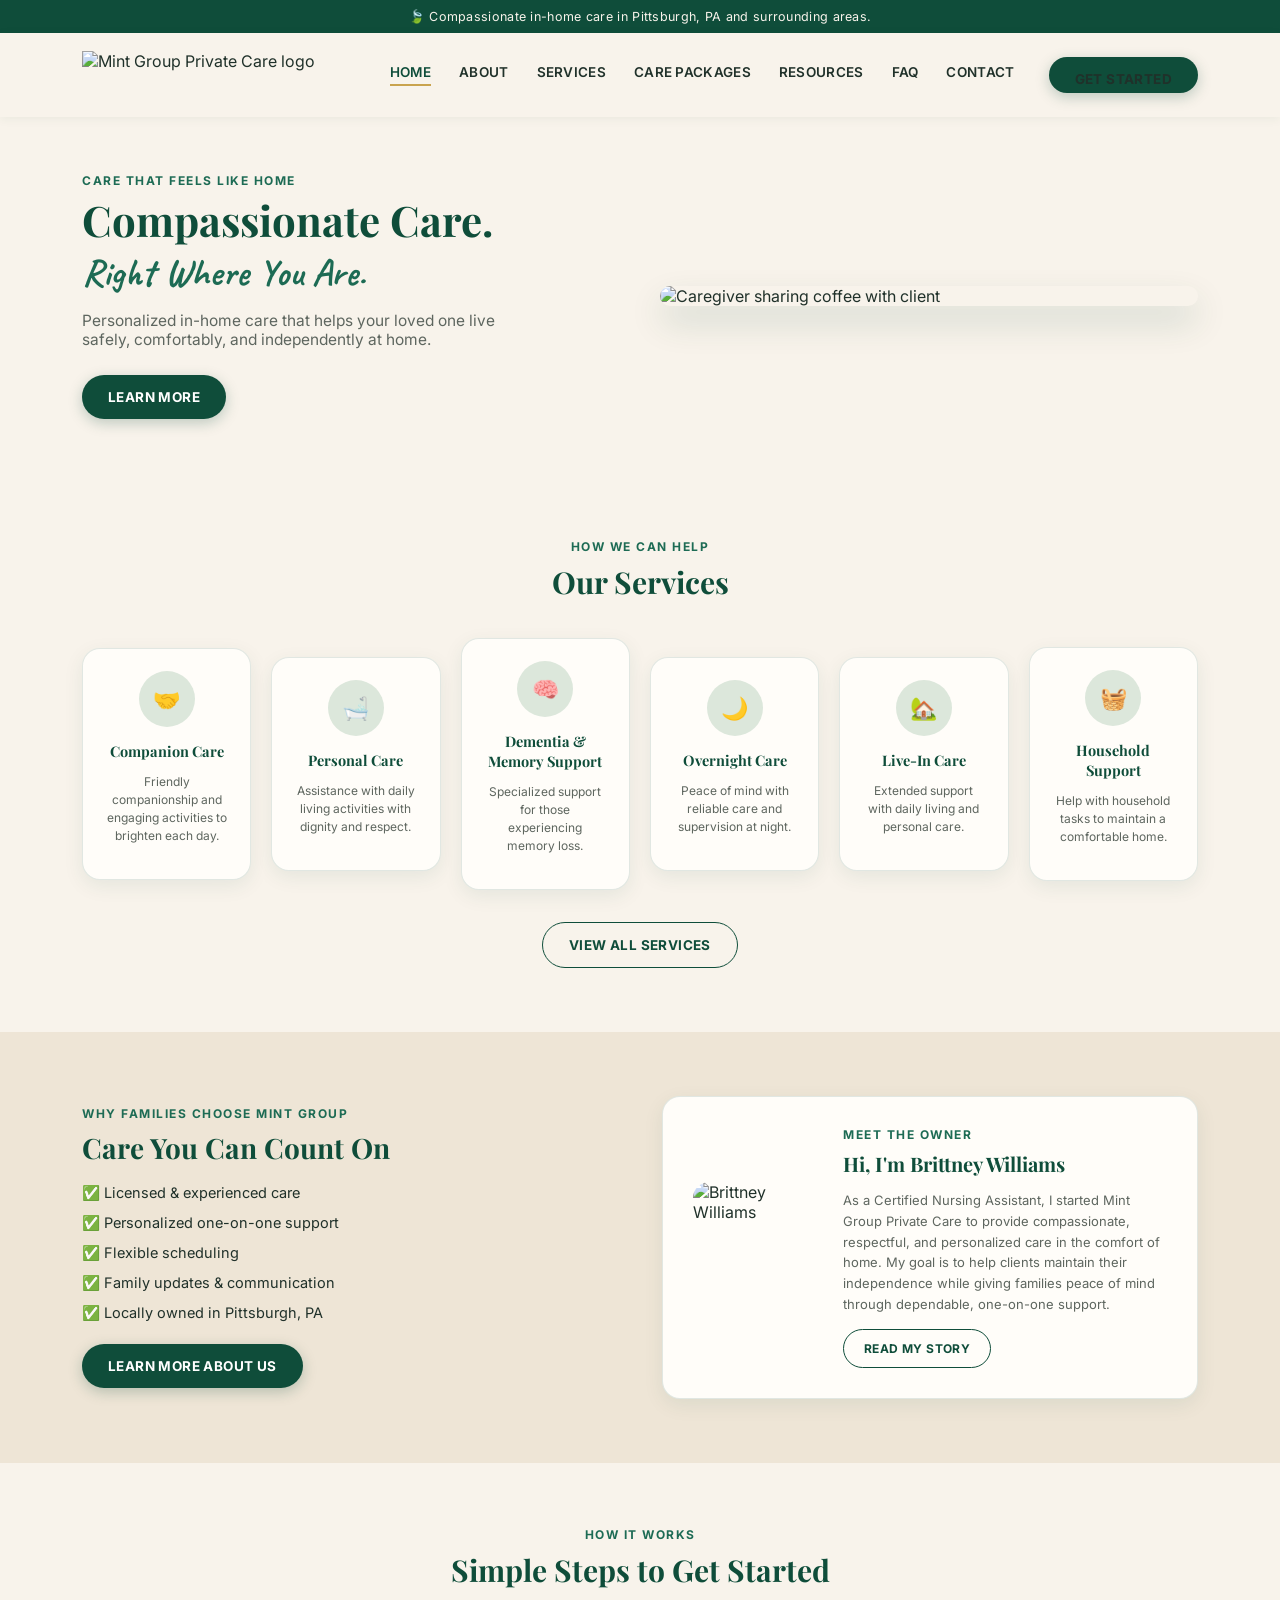
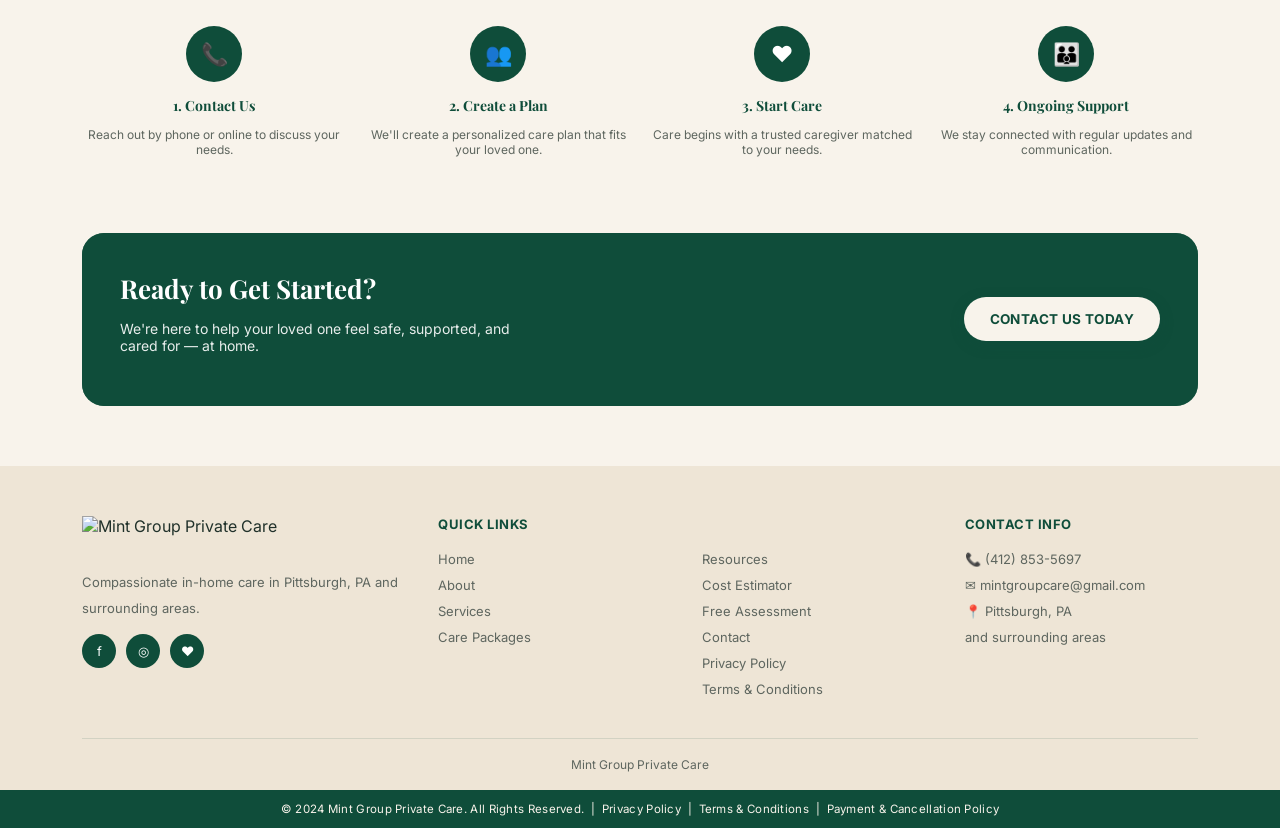
==== index.html @ 88faa08f "Add files via upload" ====
<!DOCTYPE html>
<html lang="en">
<head>
<meta charset="UTF-8">
<meta name="viewport" content="width=device-width, initial-scale=1.0">
<title>Mint Group Private Care | Compassionate In-Home Care in Pittsburgh, PA</title>
<link rel="stylesheet" href="styles.css">
</head>
<body>

<div class="topbar">🍃 Compassionate in-home care in Pittsburgh, PA and surrounding areas.</div>

<nav class="navbar">
  <div class="container">
    <a href="index.html" class="brand">
      <img src="assets/logo.png" alt="Mint Group Private Care logo" style="border-radius:0;height:48px;width:auto">
    </a>
    <button class="hamburger" id="hamburger">☰</button>
    <div class="nav-backdrop" id="navBackdrop"></div>
    <div class="navlinks" id="navlinks">
      <a href="index.html" class="active">HOME</a>
      <a href="about.html">ABOUT</a>
      <a href="services.html">SERVICES</a>
      <a href="care-packages.html">CARE PACKAGES</a>
      <a href="resources.html">RESOURCES</a>
      <a href="faq.html">FAQ</a>
      <a href="contact.html">CONTACT</a>
      <a href="contact.html" class="btn nav-cta">GET STARTED</a>
    </div>
  </div>
</nav>

<header class="hero">
  <div class="container hero-grid">
    <div>
      <div class="eyebrow hero-fade d1">CARE THAT FEELS LIKE HOME</div>
      <h1 class="hero-fade d2" style="font-size:42px;line-height:1.15">Compassionate Care.<br><span class="script" style="font-size:38px">Right Where You Are.</span></h1>
      <p class="hero-fade d3" style="color:var(--text-soft);font-size:15.5px;max-width:420px;margin:16px 0 26px">Personalized in-home care that helps your loved one live safely, comfortably, and independently at home.</p>
      <a href="about.html" class="btn hero-fade d4">LEARN MORE</a>
    </div>
    <div class="hero-fade d2">
      <img src="assets/home_hero.png" alt="Caregiver sharing coffee with client" style="border-radius:20px;box-shadow:var(--shadow-hover)">
    </div>
  </div>
</header>

<section class="section">
  <div class="container">
    <div class="section-head reveal">
      <div class="eyebrow" style="justify-content:center">HOW WE CAN HELP</div>
      <h2>Our Services</h2>
    </div>
    <div class="grid g6">
      <div class="card reveal" style="padding:22px;text-align:center">
        <div class="icircle soft" style="margin:0 auto 14px">🤝</div>
        <h4 style="font-size:14.5px;margin-bottom:6px">Companion Care</h4>
        <p style="font-size:12px;color:var(--text-soft);line-height:1.5">Friendly companionship and engaging activities to brighten each day.</p>
      </div>
      <div class="card reveal" style="padding:22px;text-align:center">
        <div class="icircle soft" style="margin:0 auto 14px">🛁</div>
        <h4 style="font-size:14.5px;margin-bottom:6px">Personal Care</h4>
        <p style="font-size:12px;color:var(--text-soft);line-height:1.5">Assistance with daily living activities with dignity and respect.</p>
      </div>
      <div class="card reveal" style="padding:22px;text-align:center">
        <div class="icircle soft" style="margin:0 auto 14px">🧠</div>
        <h4 style="font-size:14.5px;margin-bottom:6px">Dementia &amp; Memory Support</h4>
        <p style="font-size:12px;color:var(--text-soft);line-height:1.5">Specialized support for those experiencing memory loss.</p>
      </div>
      <div class="card reveal" style="padding:22px;text-align:center">
        <div class="icircle soft" style="margin:0 auto 14px">🌙</div>
        <h4 style="font-size:14.5px;margin-bottom:6px">Overnight Care</h4>
        <p style="font-size:12px;color:var(--text-soft);line-height:1.5">Peace of mind with reliable care and supervision at night.</p>
      </div>
      <div class="card reveal" style="padding:22px;text-align:center">
        <div class="icircle soft" style="margin:0 auto 14px">🏡</div>
        <h4 style="font-size:14.5px;margin-bottom:6px">Live-In Care</h4>
        <p style="font-size:12px;color:var(--text-soft);line-height:1.5">Extended support with daily living and personal care.</p>
      </div>
      <div class="card reveal" style="padding:22px;text-align:center">
        <div class="icircle soft" style="margin:0 auto 14px">🧺</div>
        <h4 style="font-size:14.5px;margin-bottom:6px">Household Support</h4>
        <p style="font-size:12px;color:var(--text-soft);line-height:1.5">Help with household tasks to maintain a comfortable home.</p>
      </div>
    </div>
    <div class="text-center" style="margin-top:32px">
      <a href="services.html" class="btn outline">VIEW ALL SERVICES</a>
    </div>
  </div>
</section>

<section class="section" style="background:var(--beige)">
  <div class="container grid g2" style="gap:44px">
    <div class="reveal">
      <div class="eyebrow">WHY FAMILIES CHOOSE MINT GROUP</div>
      <h2 style="font-size:28px;margin-bottom:18px">Care You Can Count On</h2>
      <ul style="list-style:none;padding:0;margin:0 0 22px">
        <li style="margin-bottom:12px;font-size:14.5px">✅ Licensed &amp; experienced care</li>
        <li style="margin-bottom:12px;font-size:14.5px">✅ Personalized one-on-one support</li>
        <li style="margin-bottom:12px;font-size:14.5px">✅ Flexible scheduling</li>
        <li style="margin-bottom:12px;font-size:14.5px">✅ Family updates &amp; communication</li>
        <li style="margin-bottom:12px;font-size:14.5px">✅ Locally owned in Pittsburgh, PA</li>
      </ul>
      <a href="about.html" class="btn">LEARN MORE ABOUT US</a>
    </div>
    <div class="card reveal" style="padding:30px;display:flex;gap:20px;align-items:center;flex-wrap:wrap">
      <img src="assets/owner.png" alt="Brittney Williams" style="width:130px;height:130px;border-radius:16px;object-fit:cover">
      <div style="flex:1;min-width:200px">
        <div class="eyebrow">MEET THE OWNER</div>
        <h3 style="font-size:20px;margin-bottom:10px">Hi, I'm Brittney Williams</h3>
        <p style="font-size:13px;color:var(--text-soft);line-height:1.6;margin-bottom:14px">As a Certified Nursing Assistant, I started Mint Group Private Care to provide compassionate, respectful, and personalized care in the comfort of home. My goal is to help clients maintain their independence while giving families peace of mind through dependable, one-on-one support.</p>
        <a href="about.html" class="btn outline" style="padding:11px 20px;font-size:12px">READ MY STORY</a>
      </div>
    </div>
  </div>
</section>

<section class="section">
  <div class="container">
    <div class="section-head reveal">
      <div class="eyebrow" style="justify-content:center">HOW IT WORKS</div>
      <h2>Simple Steps to Get Started</h2>
    </div>
    <div class="grid g4 reveal" style="text-align:center;position:relative">
      <div><div class="icircle" style="margin:0 auto 14px">📞</div><h4 style="font-size:14px;margin-bottom:6px">1. Contact Us</h4><p style="font-size:12px;color:var(--text-soft)">Reach out by phone or online to discuss your needs.</p></div>
      <div><div class="icircle" style="margin:0 auto 14px">👥</div><h4 style="font-size:14px;margin-bottom:6px">2. Create a Plan</h4><p style="font-size:12px;color:var(--text-soft)">We'll create a personalized care plan that fits your loved one.</p></div>
      <div><div class="icircle" style="margin:0 auto 14px">❤️</div><h4 style="font-size:14px;margin-bottom:6px">3. Start Care</h4><p style="font-size:12px;color:var(--text-soft)">Care begins with a trusted caregiver matched to your needs.</p></div>
      <div><div class="icircle" style="margin:0 auto 14px">👪</div><h4 style="font-size:14px;margin-bottom:6px">4. Ongoing Support</h4><p style="font-size:12px;color:var(--text-soft)">We stay connected with regular updates and communication.</p></div>
    </div>
  </div>
</section>

<section class="container" style="margin-bottom:60px">
  <div class="cta-strip reveal">
    <div>
      <h2>Ready to Get Started?</h2>
      <p style="opacity:.9;font-size:14px;max-width:420px">We're here to help your loved one feel safe, supported, and cared for — at home.</p>
    </div>
    <a href="contact.html" class="btn cream">CONTACT US TODAY</a>
  </div>
</section>

<footer>
  <div class="container">
    <div class="foot-grid">
      <div>
        <img src="assets/logo.png" alt="Mint Group Private Care" style="height:40px;width:auto;margin-bottom:10px">
        <p>Compassionate in-home care in Pittsburgh, PA and surrounding areas.</p>
        <div class="foot-social">
          <a href="#">f</a><a href="#">◎</a><a href="#">♥</a>
        </div>
      </div>
      <div>
        <h4>Quick Links</h4>
        <a href="index.html">Home</a><br>
        <a href="about.html">About</a><br>
        <a href="services.html">Services</a><br>
        <a href="care-packages.html">Care Packages</a>
      </div>
      <div>
        <h4>&nbsp;</h4>
        <a href="resources.html">Resources</a><br>
        <a href="cost-estimator.html">Cost Estimator</a><br>
        <a href="assessment.html">Free Assessment</a><br>
        <a href="contact.html">Contact</a><br>
        <a href="privacy.html">Privacy Policy</a><br>
        <a href="terms.html">Terms &amp; Conditions</a>
      </div>
      <div>
        <h4>Contact Info</h4>
        <p>📞 (412) 853-5697<br>✉ mintgroupcare@gmail.com<br>📍 Pittsburgh, PA<br>and surrounding areas</p>
      </div>
    </div>
    <div class="foot-bottom">Mint Group Private Care</div>
  </div>
  <div class="copyright-bar">© 2024 Mint Group Private Care. All Rights Reserved. &nbsp;|&nbsp; <a href="privacy.html" style="color:var(--cream)">Privacy Policy</a> &nbsp;|&nbsp; <a href="terms.html" style="color:var(--cream)">Terms &amp; Conditions</a> &nbsp;|&nbsp; <a href="payment-policy.html" style="color:var(--cream)">Payment &amp; Cancellation Policy</a></div>
</footer>

<script src="script.js"></script>
</body>
</html>
---- styles.css ----
/* ============================================
   MINT GROUP PRIVATE CARE — Shared Stylesheet
   ============================================ */
@import url('https://fonts.googleapis.com/css2?family=Playfair+Display:ital,wght@0,500;0,600;0,700;1,500;1,600&family=Caveat:wght@600;700&family=Inter:wght@400;500;600;700&display=swap');

:root{
  --forest:#0F4D3A;
  --emerald:#1D6B54;
  --gold:#C9A34E;
  --cream:#F8F3EB;
  --sage:#DCE7DB;
  --beige:#EEE5D6;
  --text:#20312A;
  --text-soft:#5E665F;
  --card:#FFFDF9;
  --border:rgba(15,77,58,.12);
  --shadow:0 6px 20px rgba(15,77,58,.08);
  --shadow-hover:0 16px 34px rgba(15,77,58,.16);
}
*{box-sizing:border-box}
html{scroll-behavior:smooth}
body{
  margin:0;font-family:'Inter',-apple-system,BlinkMacSystemFont,sans-serif;color:var(--text);
  background:var(--cream);opacity:0;animation:pageIn .6s ease forwards;
}
@keyframes pageIn{from{opacity:0}to{opacity:1}}
body.fade-out{animation:pageOut .35s ease forwards}
@keyframes pageOut{to{opacity:0}}
h1,h2,h3,h4{font-family:'Playfair Display',serif;color:var(--forest);margin:0;font-weight:700}
a{text-decoration:none;color:inherit}
img{max-width:100%;display:block}
.script{font-family:'Caveat',cursive;font-weight:700;color:var(--emerald)}
.container{max-width:1180px;margin:0 auto;padding:0 32px}
@media(max-width:768px){.container{padding:0 20px}}

/* TOP BAR */
.topbar{background:var(--forest);color:var(--cream);text-align:center;font-size:12.5px;padding:9px 12px;letter-spacing:.3px}

/* NAV */
.navbar{background:var(--cream);padding:18px 0;position:sticky;top:0;z-index:500;box-shadow:0 2px 10px rgba(15,77,58,.06)}
.navbar .container{display:flex;align-items:center;justify-content:space-between;gap:20px}
.brand{display:flex;align-items:center;gap:10px}
.brand img{height:44px;width:44px;border-radius:50%;object-fit:cover}
.brand .word{font-family:'Playfair Display',serif;font-weight:700;font-size:19px;color:var(--forest);line-height:1.1}
.brand .word small{display:block;font-family:'Inter',sans-serif;font-size:9.5px;letter-spacing:2px;font-weight:600;color:var(--gold)}
.navlinks{display:flex;align-items:center;gap:28px;font-size:13.5px;font-weight:600;letter-spacing:.3px}
.navlinks a{color:var(--text);padding-bottom:4px;border-bottom:2px solid transparent;transition:border-color .2s,color .2s}
.navlinks a:hover,.navlinks a.active{color:var(--forest);border-color:var(--gold)}
.nav-cta{margin-left:6px}
.hamburger{display:none;background:none;border:0;font-size:24px;color:var(--forest);cursor:pointer}
@media(max-width:960px){
  .navlinks{position:fixed;top:0;right:0;bottom:0;width:78%;max-width:320px;background:var(--forest);flex-direction:column;
    align-items:flex-start;padding:90px 28px 28px;gap:20px;transform:translateX(100%);transition:transform .3s ease;z-index:600}
  .navlinks.open{transform:translateX(0)}
  .navlinks a{color:#fff}
  .navlinks a.active{color:var(--gold);border-color:var(--gold)}
  .hamburger{display:block}
  .nav-backdrop{display:none;position:fixed;inset:0;background:rgba(15,45,35,.45);z-index:550}
  .nav-backdrop.show{display:block}
}

/* BUTTONS */
.btn{
  display:inline-flex;align-items:center;justify-content:center;gap:8px;
  background:var(--forest);color:#fff;padding:14px 26px;border-radius:999px;font-size:13.5px;
  font-weight:700;letter-spacing:.4px;border:0;cursor:pointer;transition:transform .22s ease,box-shadow .22s ease,background .22s ease;
  box-shadow:0 4px 14px rgba(15,77,58,.25);
}
.btn:hover{transform:translateY(-3px);box-shadow:0 12px 24px rgba(15,77,58,.32);background:var(--emerald)}
.btn:active{transform:translateY(-1px)}
.btn.outline{background:transparent;color:var(--forest);border:1.5px solid var(--forest);box-shadow:none}
.btn.outline:hover{background:var(--forest);color:#fff}
.btn.cream{background:var(--cream);color:var(--forest)}
.btn.cream:hover{background:#fff}

/* HERO FADE-IN */
.hero{position:relative;overflow:hidden}
.hero-fade{opacity:0;transform:translateY(22px);animation:heroIn .8s cubic-bezier(.2,.8,.2,1) forwards}
.hero-fade.d1{animation-delay:.05s}
.hero-fade.d2{animation-delay:.18s}
.hero-fade.d3{animation-delay:.30s}
.hero-fade.d4{animation-delay:.42s}
@keyframes heroIn{to{opacity:1;transform:translateY(0)}}

/* SCROLL REVEAL (cards etc.) */
.reveal{opacity:0;transform:translateY(24px);transition:opacity .6s ease,transform .6s ease}
.reveal.in{opacity:1;transform:translateY(0)}

/* CARDS */
.card{
  background:var(--card);border:1px solid var(--border);border-radius:18px;box-shadow:var(--shadow);
  transition:transform .25s ease,box-shadow .25s ease;
}
.card:hover{transform:translateY(-8px);box-shadow:var(--shadow-hover)}

/* SECTION LABELS */
.eyebrow{font-size:12px;font-weight:700;letter-spacing:1.5px;text-transform:uppercase;color:var(--emerald);display:flex;align-items:center;gap:6px;margin-bottom:8px}
.section{padding:64px 0}
.section-head{text-align:center;max-width:640px;margin:0 auto 36px}
.section-head h2{font-size:30px}
.divider{width:60px;height:2px;background:var(--gold);margin:14px auto;border:none}

/* ICON CIRCLES */
.icircle{width:56px;height:56px;border-radius:50%;background:var(--forest);color:#fff;display:flex;align-items:center;justify-content:center;font-size:22px;flex-shrink:0}
.icircle.soft{background:var(--sage);color:var(--forest)}
.icircle.beige{background:var(--beige);color:var(--forest)}

/* DARK BAND */
.band{background:var(--forest);color:var(--cream);border-radius:22px}
.band h2,.band h3{color:#fff}
.band .script{color:var(--gold)}

/* CTA STRIP */
.cta-strip{background:var(--forest);border-radius:22px;padding:38px;display:flex;align-items:center;justify-content:space-between;gap:24px;flex-wrap:wrap;color:#fff;
  background-size:cover;background-position:center;position:relative;overflow:hidden}
.cta-strip:before{content:"";position:absolute;inset:0;background:linear-gradient(120deg,rgba(15,77,58,.88),rgba(15,77,58,.72))}
.cta-strip > *{position:relative;z-index:1}
.cta-strip h2{color:#fff;font-size:26px}
.cta-strip .script{font-size:22px}

/* FOOTER */
footer{background:var(--beige);padding:50px 0 0;margin-top:40px}
.foot-grid{display:grid;grid-template-columns:1.4fr 1fr 1fr 1fr;gap:30px;padding-bottom:36px;border-bottom:1px solid var(--border)}
@media(max-width:800px){.foot-grid{grid-template-columns:1fr 1fr}}
.foot-grid h4{font-size:13px;text-transform:uppercase;letter-spacing:.5px;color:var(--forest);margin-bottom:14px;font-family:'Inter',sans-serif}
.foot-grid a,.foot-grid p{font-size:13px;color:var(--text-soft);line-height:2}
.foot-grid a:hover{color:var(--forest)}
.foot-social{display:flex;gap:10px;margin-top:8px}
.foot-social a{width:34px;height:34px;border-radius:50%;background:var(--forest);color:#fff;display:flex;align-items:center;justify-content:center;transition:transform .2s}
.foot-social a:hover{transform:translateY(-3px)}
.foot-bottom{text-align:center;padding:18px 0;font-size:12px;color:var(--text-soft)}
.foot-bottom a{margin:0 8px}
.copyright-bar{background:var(--forest);color:var(--cream);text-align:center;font-size:11.5px;padding:12px;letter-spacing:.3px}

/* FORM ELEMENTS */
.field{margin-bottom:16px}
.field label{display:none}
.field input,.field select,.field textarea{
  width:100%;padding:14px 16px;border:1.5px solid var(--border);border-radius:12px;background:#fff;
  font-family:'Inter',sans-serif;font-size:14.5px;color:var(--text);transition:border-color .2s,box-shadow .2s;
}
.field input:focus,.field select:focus,.field textarea:focus{outline:none;border-color:var(--emerald);box-shadow:0 0 0 3px rgba(29,107,84,.12)}
.field-row{display:grid;grid-template-columns:1fr 1fr;gap:14px}
@media(max-width:600px){.field-row{grid-template-columns:1fr}}

/* ACCORDION (FAQ) */
.accordion-item{background:var(--card);border:1px solid var(--border);border-radius:14px;margin-bottom:10px;overflow:hidden}
.accordion-head{display:flex;align-items:center;gap:14px;padding:18px 20px;cursor:pointer;font-weight:600;font-size:14.5px}
.accordion-head .plus{margin-left:auto;font-size:20px;color:var(--gold);transition:transform .3s ease;line-height:1}
.accordion-item.open .accordion-head .plus{transform:rotate(135deg)}
.accordion-body{max-height:0;overflow:hidden;transition:max-height .35s ease,padding .35s ease;padding:0 20px;font-size:13.5px;color:var(--text-soft);line-height:1.6}
.accordion-item.open .accordion-body{padding:0 20px 20px 58px}

/* UTIL */
.grid{display:grid;gap:20px;align-items:center}
.g2{grid-template-columns:1fr 1fr}
.g3{grid-template-columns:repeat(3,1fr)}
.g4{grid-template-columns:repeat(4,1fr)}
.g5{grid-template-columns:repeat(5,1fr)}
.g6{grid-template-columns:repeat(6,1fr)}
@media(max-width:900px){.g3,.g4,.g5,.g6{grid-template-columns:repeat(2,1fr)}}
@media(max-width:600px){.g2,.g3,.g4,.g5,.g6{grid-template-columns:1fr}}

.hero-grid{display:grid;grid-template-columns:1fr 1fr;gap:40px;align-items:center;padding:56px 32px}
@media(max-width:768px){.hero-grid{grid-template-columns:1fr;padding:40px 20px;text-align:center}
  .hero-grid .btn{margin:0 auto}}
.text-center{text-align:center}
.mt0{margin-top:0}
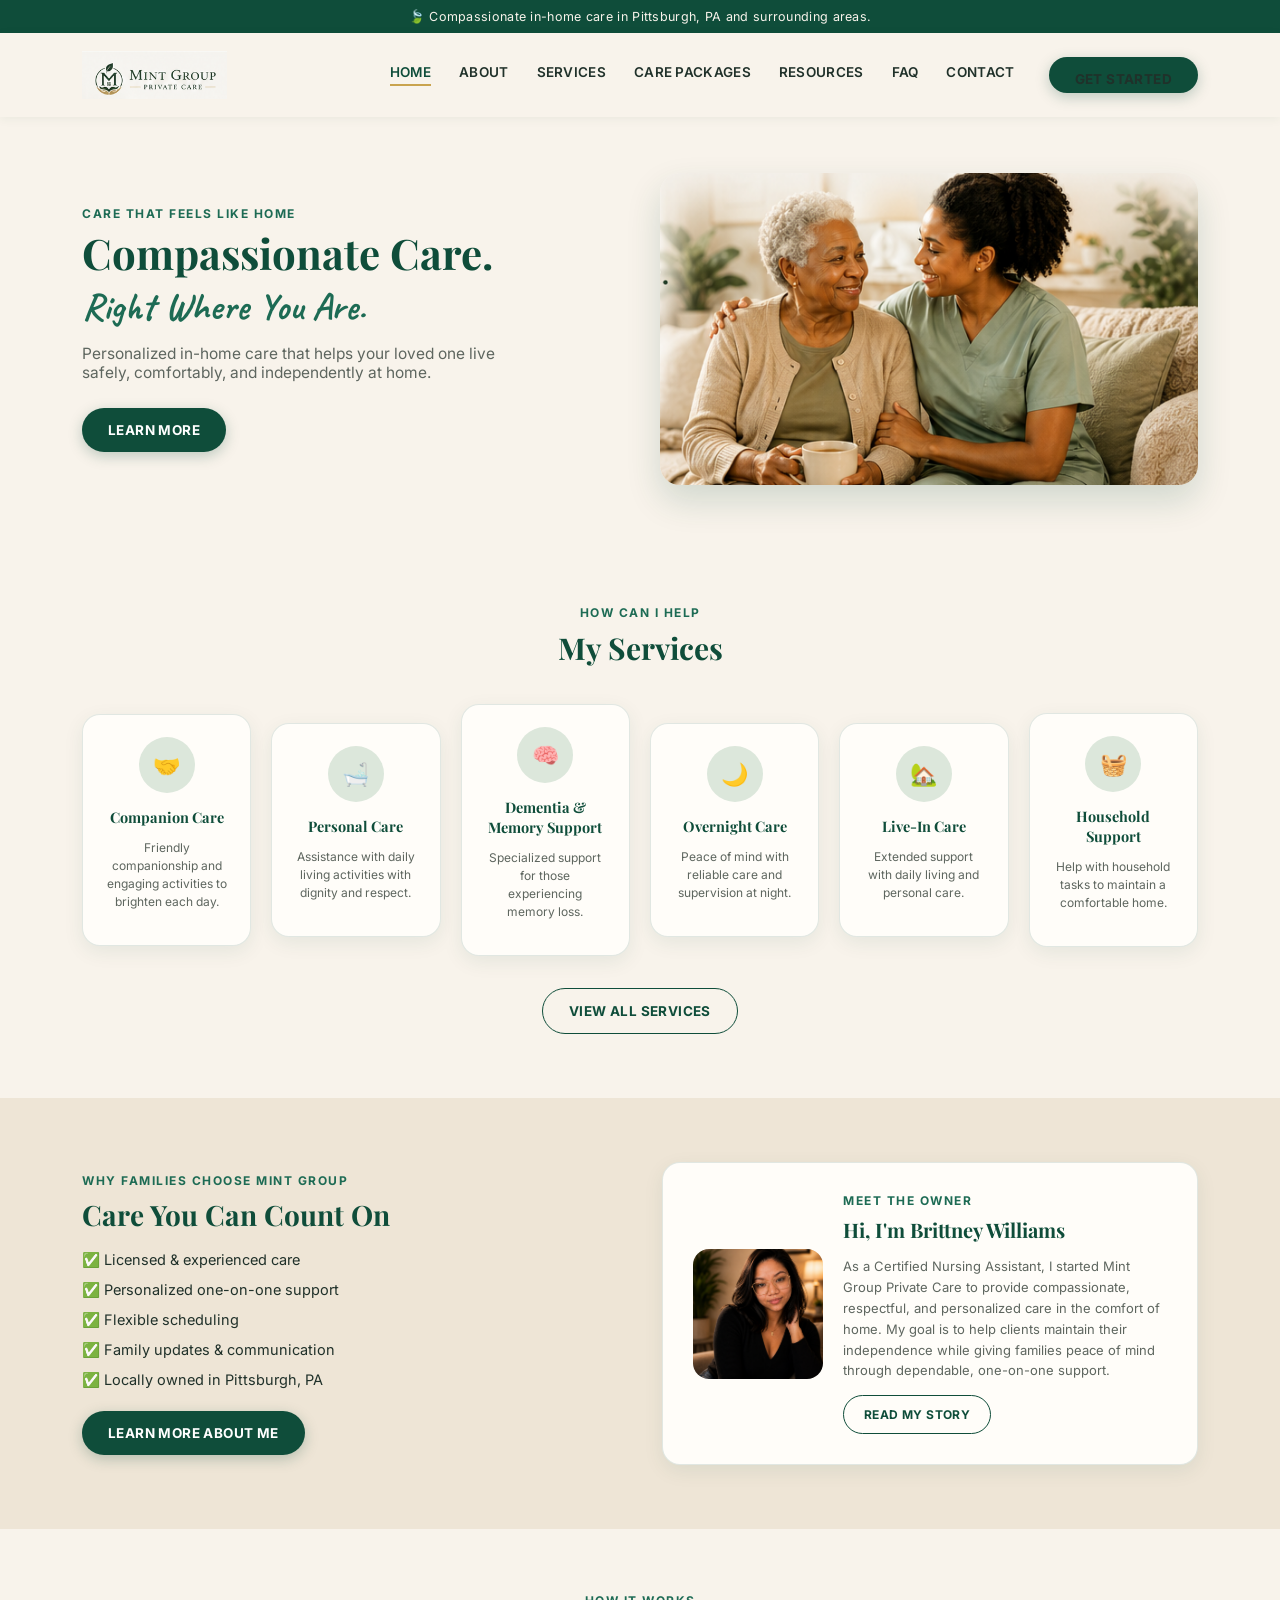
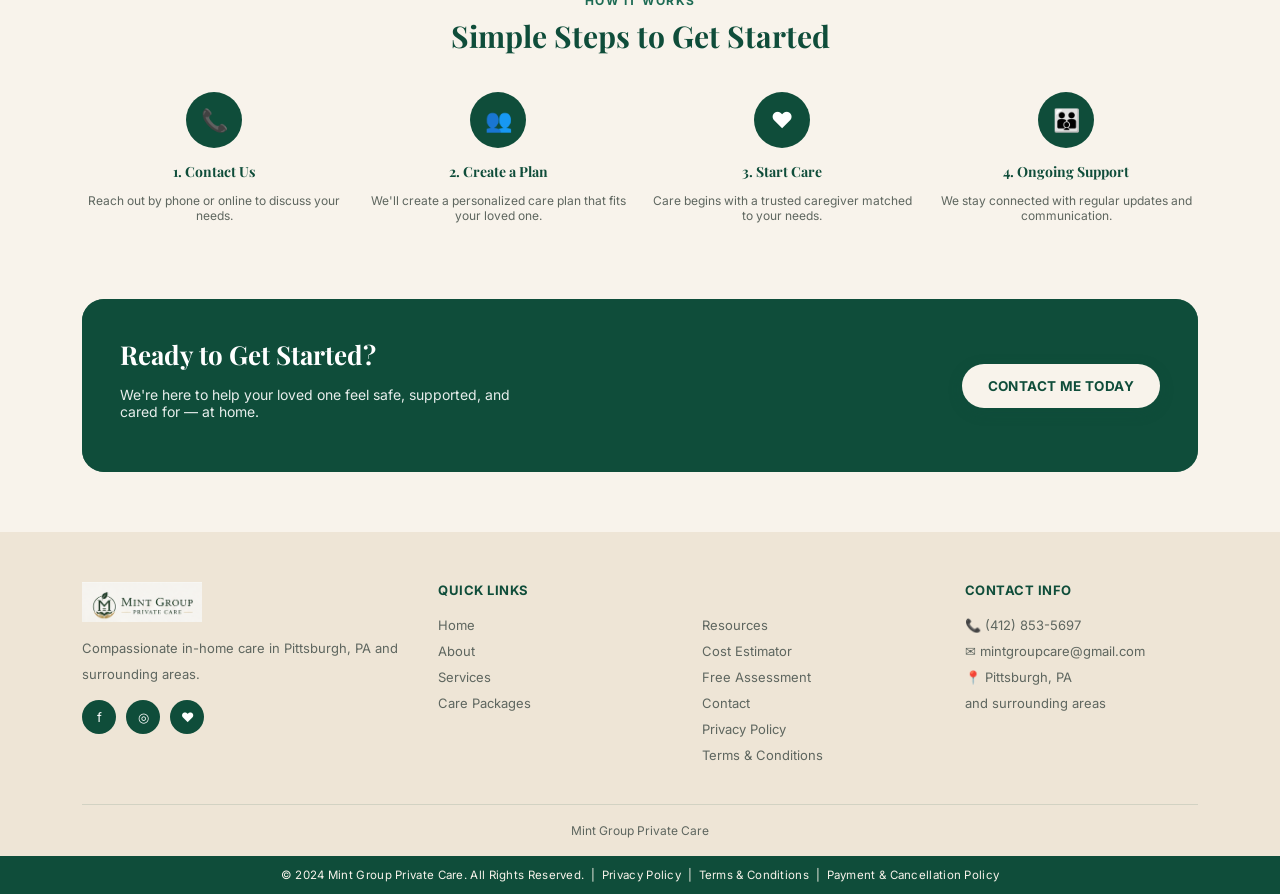
==== commit a18fa730: "Update index.html" ====
--- a/index.html
+++ b/index.html
@@ -47,8 +47,8 @@
 <section class="section">
   <div class="container">
     <div class="section-head reveal">
-      <div class="eyebrow" style="justify-content:center">HOW WE CAN HELP</div>
-      <h2>Our Services</h2>
+      <div class="eyebrow" style="justify-content:center">HOW CAN I HELP</div>
+      <h2>My Services</h2>
     </div>
     <div class="grid g6">
       <div class="card reveal" style="padding:22px;text-align:center">
@@ -100,7 +100,7 @@
         <li style="margin-bottom:12px;font-size:14.5px">✅ Family updates &amp; communication</li>
         <li style="margin-bottom:12px;font-size:14.5px">✅ Locally owned in Pittsburgh, PA</li>
       </ul>
-      <a href="about.html" class="btn">LEARN MORE ABOUT US</a>
+      <a href="about.html" class="btn">LEARN MORE ABOUT ME</a>
     </div>
     <div class="card reveal" style="padding:30px;display:flex;gap:20px;align-items:center;flex-wrap:wrap">
       <img src="assets/owner.png" alt="Brittney Williams" style="width:130px;height:130px;border-radius:16px;object-fit:cover">
@@ -135,7 +135,7 @@
       <h2>Ready to Get Started?</h2>
       <p style="opacity:.9;font-size:14px;max-width:420px">We're here to help your loved one feel safe, supported, and cared for — at home.</p>
     </div>
-    <a href="contact.html" class="btn cream">CONTACT US TODAY</a>
+    <a href="contact.html" class="btn cream">CONTACT ME TODAY</a>
   </div>
 </section>
 
--- a/styles.css
+++ b/styles.css
@@ -151,6 +151,13 @@
 .accordion-body{max-height:0;overflow:hidden;transition:max-height .35s ease,padding .35s ease;padding:0 20px;font-size:13.5px;color:var(--text-soft);line-height:1.6}
 .accordion-item.open .accordion-body{padding:0 20px 20px 58px}
 
+/* NOTICE BOX (client-facing announcements) */
+.notice-box{
+  background:var(--sage);border:1px solid var(--border);border-left:4px solid var(--forest);
+  border-radius:14px;padding:18px 22px;font-size:13.5px;color:var(--text);line-height:1.65;
+}
+.notice-box b{color:var(--forest)}
+
 /* UTIL */
 .grid{display:grid;gap:20px;align-items:center}
 .g2{grid-template-columns:1fr 1fr}
